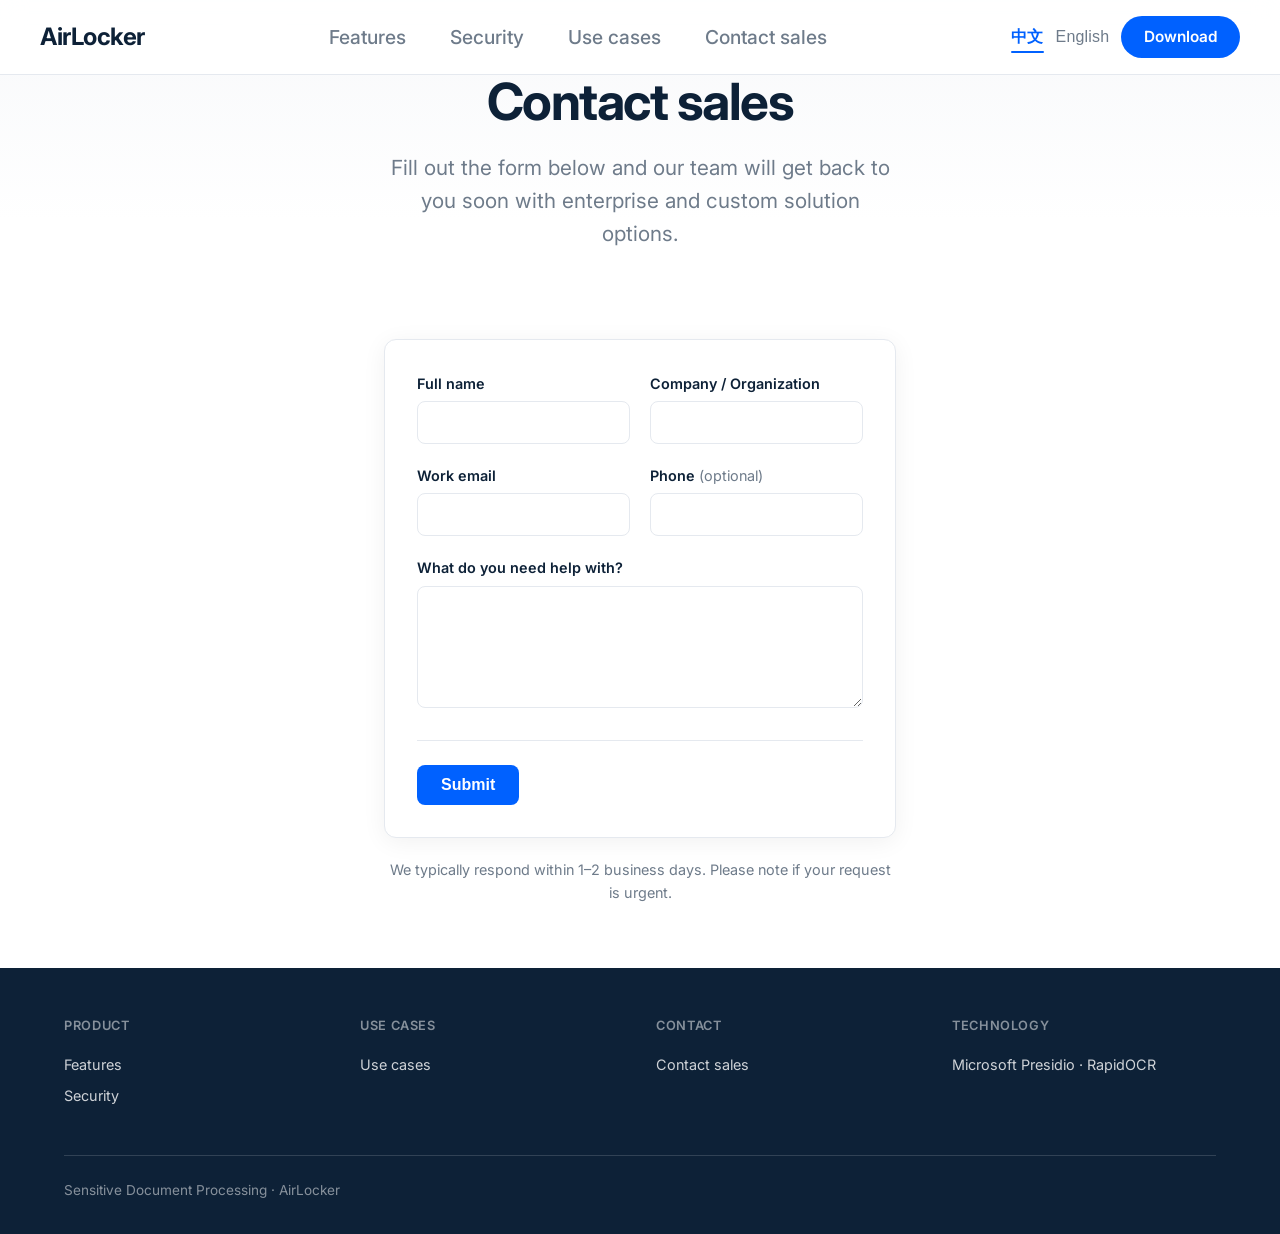
==== contact.html @ 5aeaf24e "Initial AirLocker landing site. Made-with: Cursor" ====
<!DOCTYPE html>
<html lang="zh-CN">
<head>
  <meta charset="UTF-8" />
  <meta name="viewport" content="width=device-width, initial-scale=1.0" />
  <title>联系销售 | AirLocker</title>
  <meta name="description" content="联系 AirLocker 销售团队，获取企业版方案与定制服务。Contact sales for enterprise and custom solutions." />
  <link rel="preconnect" href="https://fonts.googleapis.com" />
  <link rel="preconnect" href="https://fonts.gstatic.com" crossorigin />
  <link href="https://fonts.googleapis.com/css2?family=Inter:wght@400;500;600;700&family=Noto+Sans+SC:wght@400;500;600;700&display=swap" rel="stylesheet" />
  <link rel="stylesheet" href="css/style.css" />
  <script>window.DOWNLOAD_URL = window.DOWNLOAD_URL || '#';</script>
</head>
<body>
  <nav class="nav">
    <a href="index.html" class="nav-logo">AirLocker</a>
    <div class="nav-links">
      <a href="index.html#features" data-zh>产品功能</a>
      <a href="index.html#features" data-en class="hidden">Features</a>
      <a href="index.html#security" data-zh>安全</a>
      <a href="index.html#security" data-en class="hidden">Security</a>
      <a href="index.html#industries" data-zh>适用场景</a>
      <a href="index.html#industries" data-en class="hidden">Use cases</a>
      <a href="contact.html" data-zh>联系销售</a>
      <a href="contact.html" data-en class="hidden">Contact sales</a>
    </div>
    <div class="nav-cta">
      <div class="lang-toggle">
        <button type="button" id="btn-lang-zh" class="active">中文</button>
        <button type="button" id="btn-lang-en">English</button>
      </div>
      <a href="#" class="btn-primary download-link" data-zh>下载</a>
      <a href="#" class="btn-primary download-link hidden" data-en>Download</a>
    </div>
  </nav>

  <header class="hero contact-hero">
    <h1 data-zh>联系销售</h1>
    <h1 data-en class="hidden">Contact sales</h1>
    <p class="hero-sub" data-zh>填写下方表单，我们的团队将尽快与您联系，为您介绍企业版方案与定制服务。</p>
    <p class="hero-sub hidden" data-en>Fill out the form below and our team will get back to you soon with enterprise and custom solution options.</p>
  </header>

  <main class="section contact-section">
    <div class="contact-form-wrap">
      <form class="contact-form" action="#" method="post" id="contact-form">
        <!-- 部署时可改为实际接口或 mailto: -->
        <div class="form-row">
          <div class="form-group">
            <label class="form-label" for="name"><span data-zh>姓名</span><span data-en class="hidden">Full name</span></label>
            <input type="text" id="name" name="name" class="form-input" required placeholder="" />
          </div>
          <div class="form-group">
            <label class="form-label" for="company"><span data-zh>公司 / 组织</span><span data-en class="hidden">Company / Organization</span></label>
            <input type="text" id="company" name="company" class="form-input" required placeholder="" />
          </div>
        </div>
        <div class="form-row">
          <div class="form-group">
            <label class="form-label" for="email"><span data-zh>工作邮箱</span><span data-en class="hidden">Work email</span></label>
            <input type="email" id="email" name="email" class="form-input" required placeholder="" />
          </div>
          <div class="form-group">
            <label class="form-label" for="phone"><span data-zh>电话 <span class="form-optional">（选填）</span></span><span data-en class="hidden">Phone <span class="form-optional">(optional)</span></span></label>
            <input type="tel" id="phone" name="phone" class="form-input" placeholder="" />
          </div>
        </div>
        <div class="form-group">
          <label class="form-label" for="message"><span data-zh>需求或留言</span><span data-en class="hidden">What do you need help with?</span></label>
          <textarea id="message" name="message" class="form-input form-textarea" rows="5" placeholder=""></textarea>
        </div>
        <div class="form-actions">
          <button type="submit" class="btn-submit" data-zh>提交</button>
          <button type="submit" class="btn-submit hidden" data-en>Submit</button>
        </div>
      </form>
    </div>
    <p class="contact-note" data-zh>我们通常会在 1–2 个工作日内回复。如有紧急需求，请注明。</p>
    <p class="contact-note hidden" data-en>We typically respond within 1–2 business days. Please note if your request is urgent.</p>
  </main>

  <footer class="footer">
    <div class="footer-inner">
      <div class="footer-grid">
        <div class="footer-col">
          <h4 data-zh>产品</h4>
          <h4 data-en class="hidden">Product</h4>
          <a href="index.html#features" data-zh>功能</a>
          <a href="index.html#features" data-en class="hidden">Features</a>
          <a href="index.html#security" data-zh>安全</a>
          <a href="index.html#security" data-en class="hidden">Security</a>
        </div>
        <div class="footer-col">
          <h4 data-zh>场景</h4>
          <h4 data-en class="hidden">Use cases</h4>
          <a href="index.html#industries" data-zh>适用场景</a>
          <a href="index.html#industries" data-en class="hidden">Use cases</a>
        </div>
        <div class="footer-col">
          <h4 data-zh>联系</h4>
          <h4 data-en class="hidden">Contact</h4>
          <a href="contact.html" data-zh>联系销售</a>
          <a href="contact.html" data-en class="hidden">Contact sales</a>
        </div>
        <div class="footer-col">
          <h4 data-zh>技术</h4>
          <h4 data-en class="hidden">Technology</h4>
          <span data-zh>Microsoft Presidio · RapidOCR</span>
          <span data-en class="hidden">Microsoft Presidio · RapidOCR</span>
        </div>
      </div>
      <div class="footer-bottom">
        <p data-zh>敏感信息文档处理 · AirLocker</p>
        <p data-en class="hidden">Sensitive Document Processing · AirLocker</p>
      </div>
    </div>
  </footer>

  <script src="js/main.js"></script>
  <script>
    document.getElementById('contact-form').addEventListener('submit', function (e) {
      e.preventDefault();
      // 当前为前端占位，部署时可在此发起 AJAX 或改为 form action 指向后端/第三方表单服务
      var btn = this.querySelector('.btn-submit:not(.hidden)');
      if (btn) {
        var orig = btn.textContent;
        btn.textContent = document.documentElement.lang === 'zh-CN' ? '已提交' : 'Submitted';
        btn.disabled = true;
        setTimeout(function () { btn.textContent = orig; btn.disabled = false; }, 2000);
      }
    });
  </script>
</body>
</html>
---- css/style.css ----
/* AirLocker – Dropbox-style landing */
:root {
  --bg: #ffffff;
  --bg-subtle: #f7f8fa;
  --bg-dark: #0d2137;
  --text: #0d2137;
  --text-muted: #6e7b8a;
  --accent: #0061ff;
  --accent-hover: #0052d9;
  --accent-light: #e8f0fe;
  --border: #e5e9ef;
  --font-sans: 'Inter', -apple-system, BlinkMacSystemFont, 'Segoe UI', sans-serif;
  --font-sc: 'Noto Sans SC', 'PingFang SC', sans-serif;
  --radius: 12px;
  --shadow: 0 4px 24px rgba(0, 0, 0, 0.06);
  --shadow-lg: 0 12px 48px rgba(0, 0, 0, 0.08);
}

* {
  box-sizing: border-box;
  margin: 0;
  padding: 0;
}

html {
  scroll-behavior: smooth;
}

body {
  font-family: var(--font-sans);
  background: var(--bg);
  color: var(--text);
  line-height: 1.6;
  min-height: 100vh;
}

/* Nav */
.nav {
  position: fixed;
  top: 0;
  left: 0;
  right: 0;
  z-index: 100;
  display: flex;
  align-items: center;
  justify-content: space-between;
  padding: 1rem 2.5rem;
  background: rgba(255, 255, 255, 0.9);
  backdrop-filter: saturate(180%) blur(12px);
  border-bottom: 1px solid var(--border);
}

.nav-logo {
  font-size: 1.5rem;
  font-weight: 700;
  color: var(--text);
  text-decoration: none;
  letter-spacing: -0.02em;
}

.nav-links {
  display: flex;
  align-items: center;
  gap: 2.75rem;
}

.nav-links a {
  color: var(--text-muted);
  text-decoration: none;
  font-size: 1.2rem;
  font-weight: 500;
  transition: color 0.2s;
}

.nav-links a:hover {
  color: var(--text);
}

.nav-cta {
  display: flex;
  align-items: center;
  gap: 0.75rem;
}

.nav-cta .btn-outline {
  padding: 0.5rem 1rem;
  border: 1px solid var(--border);
  border-radius: 8px;
  background: transparent;
  color: var(--text);
  font-size: 0.9rem;
  font-weight: 500;
  text-decoration: none;
  cursor: pointer;
  transition: border-color 0.2s, background 0.2s;
}

.nav-cta .btn-outline:hover {
  border-color: var(--text-muted);
  background: var(--bg-subtle);
}

/* Global primary button */
.btn-primary {
  display: inline-flex;
  align-items: center;
  gap: 0.5rem;
  padding: 0.9rem 1.9rem;
  background: var(--accent);
  color: #fff;
  font-size: 1rem;
  font-weight: 600;
  text-decoration: none;
  border-radius: 999px;
  border: none;
  transition: background 0.2s, transform 0.1s, box-shadow 0.2s;
}

.btn-primary:hover {
  background: var(--accent-hover);
  color: #fff;
  transform: translateY(-1px);
  box-shadow: 0 6px 18px rgba(0, 97, 255, 0.28);
}

.nav-cta .btn-primary {
  padding: 0.55rem 1.4rem;
  font-size: 0.96rem;
  box-shadow: none;
  transform: none;
}

.lang-toggle {
  display: flex;
  gap: 0.75rem;
  align-items: center;
  padding: 0;
  background: transparent;
  border-radius: 0;
  box-shadow: none;
}

.lang-toggle button {
  padding: 0.1rem 0;
  border: none;
  border-radius: 0;
  background: transparent;
  color: var(--text-muted);
  font-size: 1rem;
  cursor: pointer;
  position: relative;
  font-weight: 500;
  letter-spacing: 0.01em;
  transition: color 0.2s;
}

.lang-toggle button:hover {
  color: var(--text);
}

.lang-toggle button.active {
  color: var(--accent);
  font-weight: 600;
}

.lang-toggle button.active::after {
  content: '';
  position: absolute;
  left: 0;
  right: 0;
  bottom: -0.25rem;
  height: 2px;
  border-radius: 999px;
  background: var(--accent);
}

/* Hero */
.hero {
  padding: 4.5rem 2.5rem 4.5rem;
  text-align: center;
  background: linear-gradient(180deg, var(--bg-subtle) 0%, var(--bg) 65%);
}

/* Hero 左右结构 */
.hero-split {
  text-align: left;
  padding: 4.5rem 2.5rem 4.5rem;
  min-height: calc(100vh - 64px);
  display: flex;
  align-items: center;
}

.hero-split .hero-inner {
  display: grid;
  grid-template-columns: 1.9fr 1fr;
  gap: 3.25rem;
  align-items: center;
  max-width: 86rem;
  margin: 0 auto;
}

.hero-split .hero-left {
  min-width: 0;
}

.hero-split .hero-left h1 {
  margin: 0 0 0.9rem;
  max-width: none;
}

.hero-split .hero-sub {
  margin: 0 0 1.6rem;
  max-width: none;
}

.hero-split .hero-cta {
  justify-content: flex-start;
}

.hero-right {
  display: flex;
  align-items: center;
  justify-content: center;
}

.hero-visual {
  display: flex;
  align-items: center;
  gap: 1.1rem;
  padding: 2.4rem 2.6rem;
  background: #fff;
  border: 1px solid var(--border);
  border-radius: 22px;
  box-shadow: var(--shadow-lg);
  flex-wrap: nowrap;
  justify-content: center;
}

.hero-visual-step {
  display: flex;
  flex-direction: column;
  align-items: center;
  gap: 0.4rem;
  padding: 1.4rem 1.6rem;
  background: var(--bg-subtle);
  border-radius: 14px;
  min-width: 135px;
  opacity: 0;
  transform: translateY(10px);
  animation: heroStepCycle 3.2s ease-in-out forwards infinite;
}

.hero-visual-step-1 { animation-delay: 0.1s; }
.hero-visual-step-2 { animation-delay: 0.35s; }
.hero-visual-step-3 { animation-delay: 0.6s; }
.hero-visual-step-4 { animation-delay: 0.85s; }

@keyframes heroStepCycle {
  0% { opacity: 0; transform: translateY(10px); }
  20% { opacity: 1; transform: translateY(0); }
  50% { opacity: 1; transform: translateY(0); }
  70% { opacity: 0; transform: translateY(0); }
  100% { opacity: 0; transform: translateY(10px); }
}

.hero-visual-arrow {
  font-size: 1.9rem;
  color: var(--accent);
  font-weight: 600;
  opacity: 0;
  animation: heroArrowCycle 3.2s ease-in-out forwards infinite;
}

.hero-visual-arrow:nth-of-type(1) { animation-delay: 0.25s; }
.hero-visual-arrow:nth-of-type(2) { animation-delay: 0.5s; }
.hero-visual-arrow:nth-of-type(3) { animation-delay: 0.75s; }

@keyframes heroArrowCycle {
  0% { opacity: 0; }
  20% { opacity: 1; }
  50% { opacity: 1; }
  70% { opacity: 0; }
  100% { opacity: 0; }
}

.hero-visual-icon {
  font-size: 3rem;
  transition: transform 0.25s ease;
}

.hero-visual-step:hover .hero-visual-icon {
  transform: scale(1.1);
}

.hero-visual-step span:not(.hero-visual-icon) {
  text-align: center;
}

.hero-visual-label {
  font-size: 1rem;
  font-weight: 600;
  color: var(--text-muted);
  line-height: 1.25;
}

.hero-visual-sub {
  font-size: 0.8rem;
  color: var(--text-muted);
  opacity: 0.8;
  line-height: 1.2;
}

.hero-visual-step-4 .hero-visual-label {
  font-size: 0.9rem;
  max-width: 130px;
}

.hero h1 {
  font-size: clamp(2.3rem, 4.4vw, 3.2rem);
  font-weight: 700;
  line-height: 1.15;
  letter-spacing: -0.03em;
  color: var(--text);
  margin: 0 auto 1.25rem;
}

.hero .hero-sub {
  font-size: 1.3rem;
  color: var(--text-muted);
  max-width: 32rem;
  margin: 0 auto 2.5rem;
  line-height: 1.6;
}

.hero .hero-cta {
  display: flex;
  flex-wrap: wrap;
  gap: 1rem;
  justify-content: center;
}

.hero .btn-hero {
  display: inline-flex;
  align-items: center;
  gap: 0.5rem;
  padding: 0.95rem 2.2rem;
  border-radius: 999px;
  font-size: 1.05rem;
  font-weight: 600;
  text-decoration: none;
  transition: transform 0.15s, box-shadow 0.2s;
}

.hero .btn-hero-primary {
  background: var(--accent);
  color: #fff;
  border: none;
}

.hero .btn-hero-primary:hover {
  color: #fff;
  transform: translateY(-2px);
  box-shadow: 0 8px 24px rgba(0, 97, 255, 0.35);
}

.hero .btn-hero-secondary {
  background: #fff;
  color: var(--text);
  border: 2px solid var(--border);
}

.hero .btn-hero-secondary:hover {
  border-color: var(--accent);
  color: var(--accent);
  transform: translateY(-2px);
}

/* Section common */
.section {
  max-width: 72rem;
  margin: 0 auto;
  padding: 4rem 2rem;
}

.section-title {
  font-size: 2.2rem;
  font-weight: 700;
  letter-spacing: -0.02em;
  color: var(--text);
  margin-bottom: 0.75rem;
}

.section-desc {
  font-size: 1.2rem;
  color: var(--text-muted);
  max-width: 36rem;
  margin-bottom: 2.7rem;
}

/* Features grid */
.features {
  background: var(--bg);
  padding: 6rem 3rem;
  min-height: calc(100vh - 64px);
  display: flex;
  flex-direction: column;
  justify-content: center;
}

.features .section-title {
  text-align: center;
  font-size: 2.4rem;
  margin-bottom: 1rem;
}

.features .section-desc {
  text-align: center;
  margin-left: auto;
  margin-right: auto;
  max-width: 42rem;
}

.features-grid {
  display: grid;
  grid-template-columns: repeat(auto-fit, minmax(280px, 1fr));
  gap: 2rem;
  margin-top: 3rem;
}

.feature-card {
  background: #fff;
  border: 1px solid var(--border);
  border-radius: var(--radius);
  padding: 2.1rem;
  transition: box-shadow 0.2s, border-color 0.2s;
}

.feature-card:hover {
  box-shadow: var(--shadow-lg);
  border-color: var(--accent-light);
}

.feature-card .icon {
  width: 42px;
  height: 42px;
  border-radius: 10px;
  background: var(--accent-light);
  color: var(--accent);
  display: flex;
  align-items: center;
  justify-content: center;
  font-size: 1.5rem;
  margin-bottom: 1rem;
}

.feature-card h3 {
  font-size: 1.35rem;
  font-weight: 600;
  margin-bottom: 0.5rem;
  color: var(--text);
}

.feature-card p {
  font-size: 1.05rem;
  color: var(--text-muted);
  line-height: 1.55;
}

/* Social proof / logos */
.trust-section {
  background: var(--bg-subtle);
  padding: 6rem 3rem;
  min-height: calc(100vh - 64px);
  display: flex;
  flex-direction: column;
  justify-content: center;
  align-items: center;
}

.trust-section .section-title {
  text-align: center;
  font-size: 3rem;
  line-height: 1.15;
}

.trust-section .section-desc {
  text-align: center;
  margin-left: auto;
  margin-right: auto;
  font-size: 1.4rem;
  line-height: 1.7;
  max-width: 42rem;
}

.logos {
  margin-top: 2.4rem;
}

.logos span {
  display: block;
  text-align: center;
  font-size: 1.4rem;
  font-weight: 400;
  color: var(--text-muted);
}

/* Security */
.security-section {
  background: var(--bg-dark);
  color: #fff;
  padding: 6rem 3rem;
  text-align: center;
  min-height: calc(100vh - 64px);
  display: flex;
  flex-direction: column;
  justify-content: center;
}

.security-section .section-title {
  color: #fff;
  margin-bottom: 1.2rem;
  font-size: 2.6rem;
}

.security-section .section-desc {
  color: rgba(255, 255, 255, 0.75);
  margin-left: auto;
  margin-right: auto;
  margin-bottom: 2.8rem;
  max-width: 42rem;
  font-size: 1.3rem;
  line-height: 1.7;
}

.security-grid {
  display: grid;
  grid-template-columns: repeat(auto-fit, minmax(200px, 1fr));
  gap: 1.5rem;
  max-width: 48rem;
  margin: 0 auto;
}

.security-item {
  background: rgba(255, 255, 255, 0.06);
  border-radius: var(--radius);
  padding: 1.8rem;
  border: 1px solid rgba(255, 255, 255, 0.08);
}

.security-item strong {
  display: block;
  margin-bottom: 0.35rem;
  font-size: 1.1rem;
}

.security-item span {
  font-size: 1rem;
  color: rgba(255, 255, 255, 0.7);
}

/* Industries / Use cases */
.industries-section {
  padding: 8rem 3rem;
  min-height: calc(100vh - 64px);
  display: flex;
  flex-direction: column;
  justify-content: center;
  background: linear-gradient(180deg, #f5f7fb 0%, #ffffff 40%, #ffffff 100%);
  border-top: 1px solid var(--border);
  max-width: 100%;
  margin: 0;
}

.industries-section .section-desc {
  margin-left: auto;
  margin-right: auto;
  max-width: 42rem;
}

.industries-section .section-title,
.industries-section .section-desc {
  text-align: center;
}

.industries-grid {
  display: grid;
  grid-template-columns: repeat(auto-fill, minmax(240px, 1fr));
  gap: 1.5rem;
  margin-top: 2.5rem;
  max-width: 72rem;
  margin-left: auto;
  margin-right: auto;
}

.industry-card {
  padding: 1.25rem 1.5rem;
  border: 1px solid var(--border);
  border-radius: var(--radius);
  background: #fff;
  transition: border-color 0.2s, box-shadow 0.2s;
}

.industry-card:hover {
  border-color: var(--accent);
  box-shadow: var(--shadow);
}

.industry-card h3 {
  font-size: 1.2rem;
  font-weight: 600;
  margin-bottom: 0.35rem;
  color: var(--text);
}

.industry-card p {
  font-size: 0.98rem;
  color: var(--text-muted);
  line-height: 1.5;
}

/* CTA */
.cta-section {
  background: var(--accent-light);
  padding: 4rem 2rem;
  text-align: center;
  border-radius: 0;
}

.cta-section h2 {
  font-size: 1.75rem;
  font-weight: 700;
  margin-bottom: 0.75rem;
  color: var(--text);
}

.cta-section p {
  color: var(--text-muted);
  margin-bottom: 1.5rem;
}

/* Footer */
.footer {
  background: var(--text);
  color: rgba(255, 255, 255, 0.8);
  padding: 3rem 2rem 2rem;
}

.footer-inner {
  max-width: 72rem;
  margin: 0 auto;
}

.footer-grid {
  display: grid;
  grid-template-columns: repeat(auto-fit, minmax(140px, 1fr));
  gap: 2rem;
  margin-bottom: 2.5rem;
}

.footer-col h4 {
  font-size: 0.8rem;
  font-weight: 600;
  text-transform: uppercase;
  letter-spacing: 0.05em;
  color: rgba(255, 255, 255, 0.5);
  margin-bottom: 1rem;
}

.footer-col a,
.footer-col span {
  display: block;
  font-size: 0.9rem;
  color: rgba(255, 255, 255, 0.8);
  text-decoration: none;
  margin-bottom: 0.5rem;
}

.footer-col a:hover {
  color: #fff;
}

.footer-bottom {
  padding-top: 1.5rem;
  border-top: 1px solid rgba(255, 255, 255, 0.15);
  font-size: 0.85rem;
  color: rgba(255, 255, 255, 0.5);
  display: flex;
  align-items: center;
  justify-content: space-between;
}

.footer-lang {
  display: flex;
  align-items: center;
  gap: 0.75rem;
}

.lang-dropdown {
  position: relative;
}

.lang-dropdown-toggle {
  padding: 0.35rem 0.9rem;
  border-radius: 999px;
  border: 1px solid rgba(255, 255, 255, 0.35);
  background: transparent;
  color: rgba(255, 255, 255, 0.8);
  font-size: 0.9rem;
  cursor: pointer;
}

.lang-dropdown-toggle:hover {
  border-color: #fff;
  color: #fff;
}

.lang-dropdown-menu {
  position: absolute;
  right: 0;
  bottom: 120%;
  min-width: 140px;
  padding: 0.35rem 0.5rem;
  border-radius: 10px;
  background: #0b1726;
  border: 1px solid rgba(255, 255, 255, 0.12);
  box-shadow: 0 8px 24px rgba(0, 0, 0, 0.45);
  display: none;
}

.lang-dropdown-menu.open {
  display: flex;
  flex-direction: column;
  gap: 0.25rem;
}

.lang-dropdown-menu button {
  border: none;
  background: transparent;
  color: rgba(255, 255, 255, 0.8);
  font-size: 0.85rem;
  text-align: left;
  padding: 0.25rem 0.2rem;
  cursor: pointer;
}

.lang-dropdown-menu button.active {
  color: #4ea1ff;
  font-weight: 600;
}

.hidden {
  display: none !important;
}

/* Contact sales page */
.contact-hero {
  padding-bottom: 3rem;
}

.contact-section {
  max-width: 36rem;
  margin: 0 auto;
  padding-top: 0;
}

.contact-form-wrap {
  background: #fff;
  border: 1px solid var(--border);
  border-radius: var(--radius);
  padding: 2rem;
  box-shadow: var(--shadow);
}

.contact-form .form-row {
  display: grid;
  grid-template-columns: 1fr 1fr;
  gap: 1.25rem;
}

.contact-form .form-group {
  margin-bottom: 1.25rem;
}

.contact-form .form-row .form-group {
  margin-bottom: 1.25rem;
}

.contact-form .form-row:last-child .form-group,
.contact-form .form-group:last-of-type {
  margin-bottom: 0;
}

.form-label {
  display: block;
  font-size: 0.9rem;
  font-weight: 600;
  color: var(--text);
  margin-bottom: 0.4rem;
}

.form-optional {
  font-weight: 400;
  color: var(--text-muted);
}

.form-input {
  width: 100%;
  padding: 0.65rem 0.9rem;
  font-size: 1rem;
  font-family: inherit;
  color: var(--text);
  background: var(--bg);
  border: 1px solid var(--border);
  border-radius: 8px;
  transition: border-color 0.2s;
}

.form-input:focus {
  outline: none;
  border-color: var(--accent);
  box-shadow: 0 0 0 3px var(--accent-light);
}

.form-input::placeholder {
  color: var(--text-muted);
  opacity: 0.8;
}

.form-textarea {
  resize: vertical;
  min-height: 120px;
}

.form-actions {
  margin-top: 1.5rem;
  padding-top: 1.5rem;
  border-top: 1px solid var(--border);
}

.btn-submit {
  padding: 0.7rem 1.5rem;
  font-size: 1rem;
  font-weight: 600;
  color: #fff;
  background: var(--accent);
  border: none;
  border-radius: 8px;
  cursor: pointer;
  transition: background 0.2s;
}

.btn-submit:hover {
  background: var(--accent-hover);
}

.btn-submit:disabled {
  opacity: 0.7;
  cursor: not-allowed;
}

.contact-note {
  margin-top: 1.25rem;
  font-size: 0.9rem;
  color: var(--text-muted);
  text-align: center;
}

@media (max-width: 600px) {
  .contact-form .form-row {
    grid-template-columns: 1fr;
  }
}

/* Responsive */
@media (max-width: 768px) {
  .nav {
    padding: 0.75rem 1rem;
  }
  .nav-links {
    display: none;
  }
  .hero {
    padding: 6rem 1rem 4rem;
  }
  .hero-split .hero-inner {
    grid-template-columns: 1fr;
    gap: 2rem;
    text-align: center;
  }
  .hero-split .hero-left {
    order: 1;
  }
  .hero-split .hero-right {
    order: 0;
  }
  .hero-split .hero-cta {
    justify-content: center;
  }
  .hero-visual {
    padding: 1.5rem;
  }
  .section {
    padding: 3rem 1rem;
  }
  .trust-section,
  .security-section {
    padding: 3rem 1rem;
  }
}
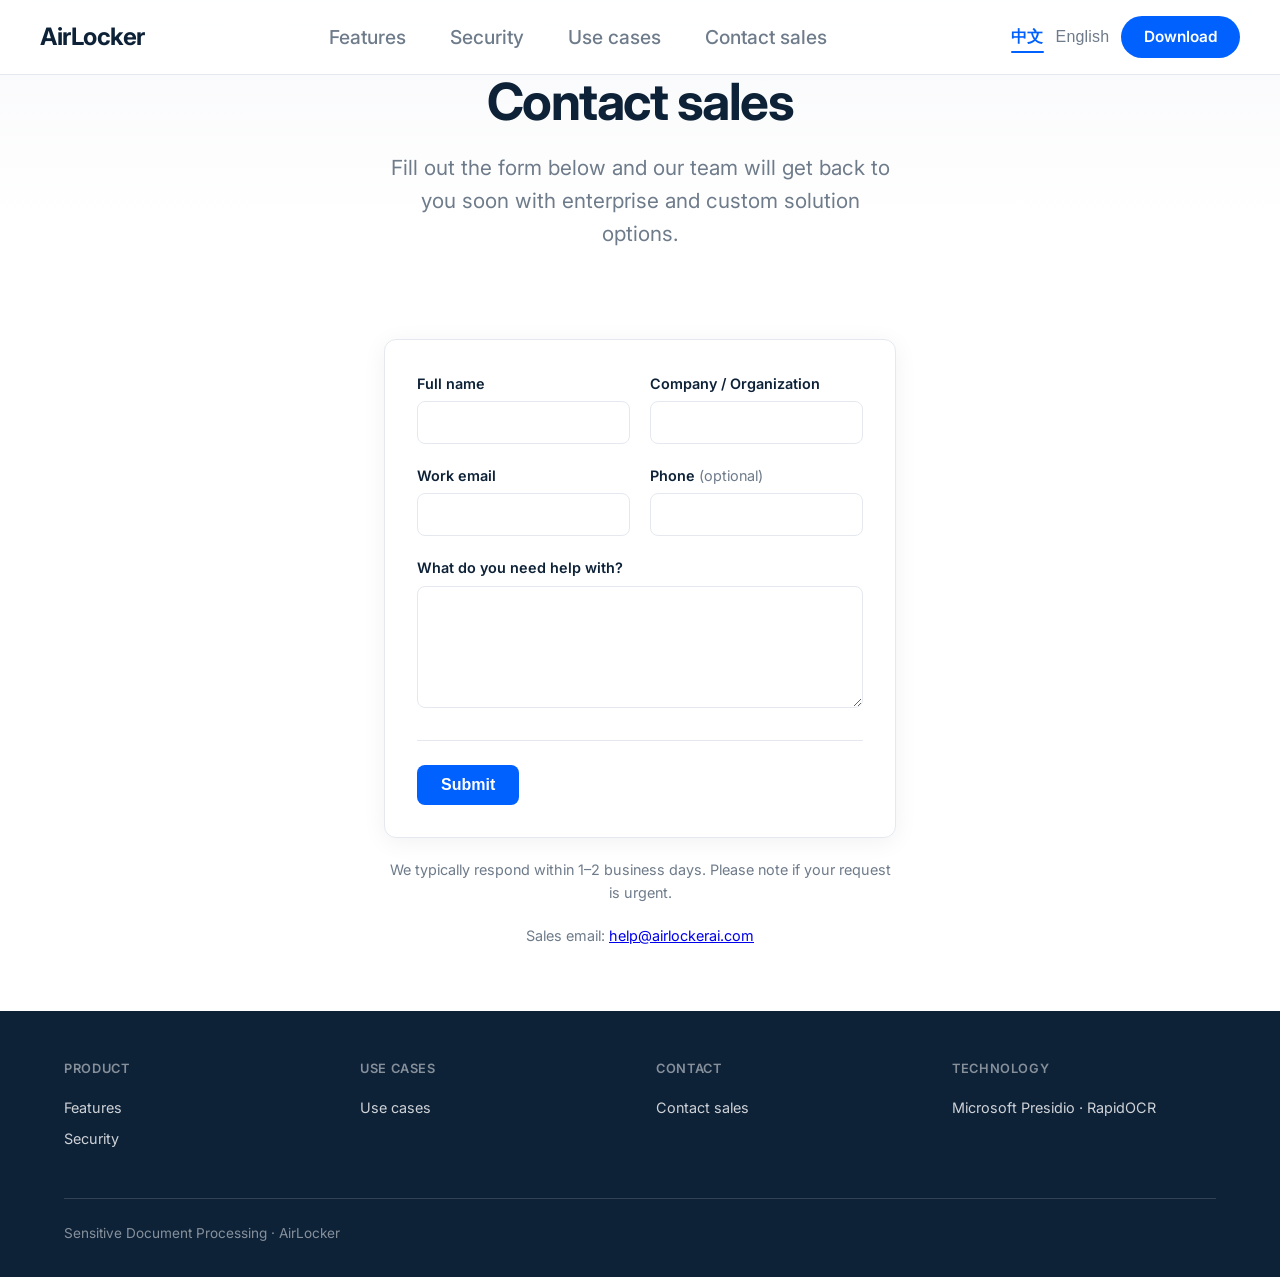
==== commit 0ed99538: "Add sales contact email help@airlockerai.com" ====
--- a/contact.html
+++ b/contact.html
@@ -77,6 +77,8 @@
     </div>
     <p class="contact-note" data-zh>我们通常会在 1–2 个工作日内回复。如有紧急需求，请注明。</p>
     <p class="contact-note hidden" data-en>We typically respond within 1–2 business days. Please note if your request is urgent.</p>
+    <p class="contact-note" data-zh>销售联系邮箱：<a href="mailto:help@airlockerai.com">help@airlockerai.com</a></p>
+    <p class="contact-note hidden" data-en>Sales email: <a href="mailto:help@airlockerai.com">help@airlockerai.com</a></p>
   </main>
 
   <footer class="footer">
